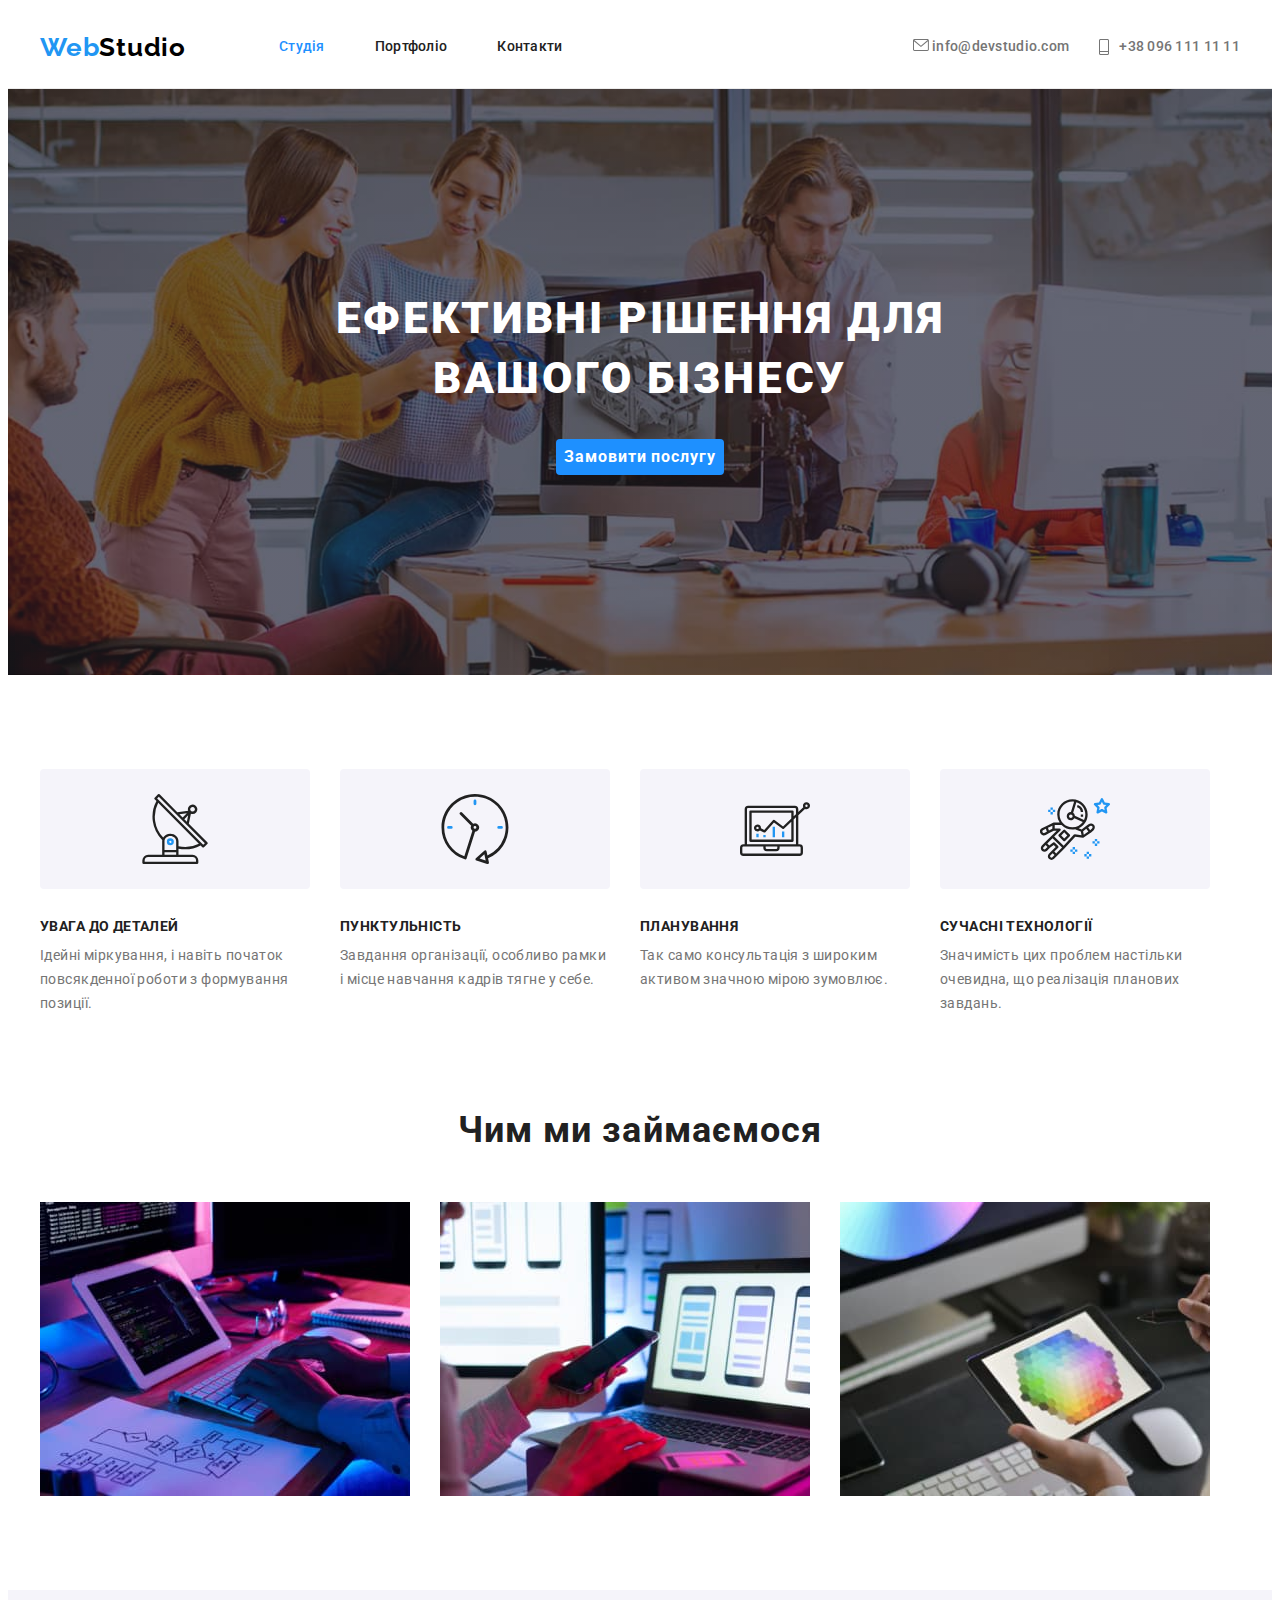
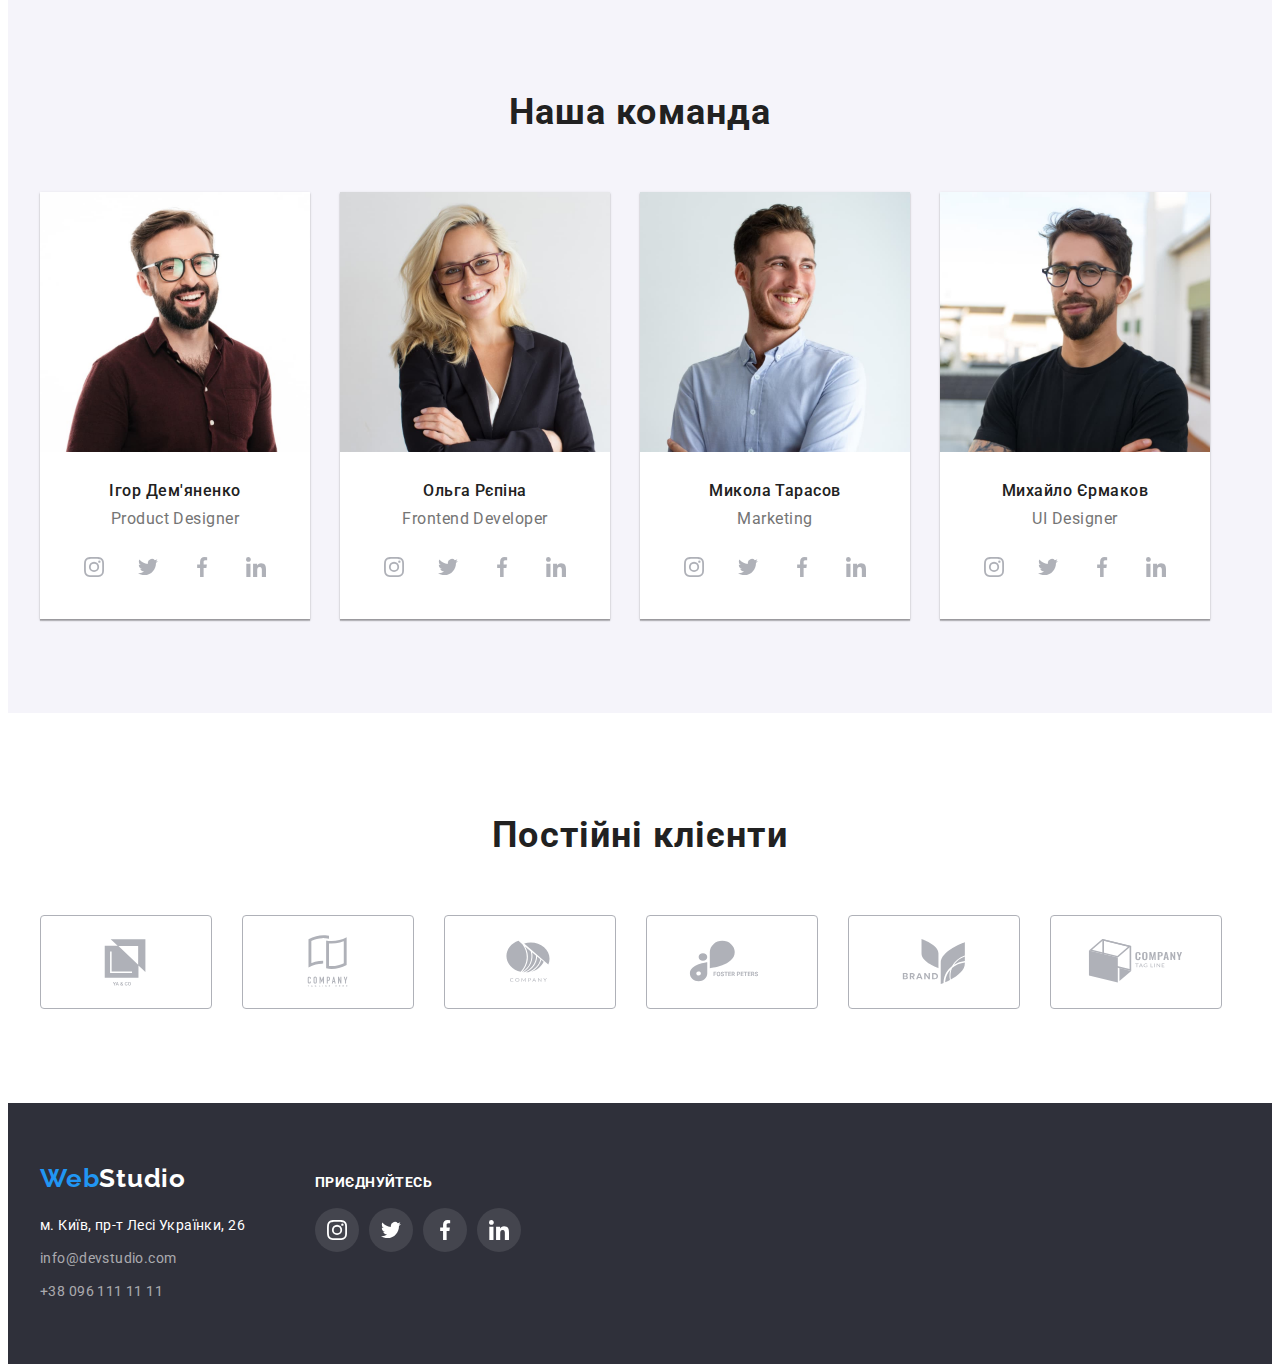
==== index.html @ ec119967 "1" ====
<!DOCTYPE html>
<html lang="en">
  <head>
    <meta charset="UTF-8" />
    <meta http-equiv="X-UA-Compatible" content="IE=edge" />
    <meta name="viewport" content="width=device-width, initial-scale=1.0" />
    <title>WebStudio</title>
    <link rel="preconnect" href="https://fonts.googleapis.com" />
    <link rel="preconnect" href="https://fonts.gstatic.com" crossorigin />
    <link
      href="https://fonts.googleapis.com/css2?family=Raleway:wght@700&family=Roboto:wght@400;500;700;900&display=swap"
      rel="stylesheet"
    />
    <link
      rel="stylesheet"
      href="https://cdnjs.cloudflare.com/ajax/libs/modern-normalize/1.1.0/modern-normalize.min.css"
      integrity="sha512-wpPYUAdjBVSE4KJnH1VR1HeZfpl1ub8YT/NKx4PuQ5NmX2tKuGu6U/JRp5y+Y8XG2tV+wKQpNHVUX03MfMFn9Q=="
      crossorigin="anonymous"
      referrerpolicy="no-referrer"
    />
    <link rel="stylesheet" href="./css/style.css" />
  </head>
  <body>
    <header class="header">
      <div class="container header-container">
        <nav class="header-navigation">
          <a class="header-logo link" href=""
            >Web<span class="logo-color">Studio</span></a
          >
          <ul class="header-list list">
            <li class="header-iten">
              <a class="header-link link current" href="">Студія</a>
            </li>
            <li class="header-iten">
              <a class="header-link link" href="./portfolio.html">Портфоліо</a>
            </li>
            <li class="header-iten">
              <a class="header-link link" href="">Контакти</a>
            </li>
          </ul>
        </nav>
        <div class="header-contact">
          <div class="header-soc">
            <a class="header-mail" href="mailto:info@devstudio.com">
              <svg class="header-soc-icon" width="16" height="12">
                <use href="./images/symbol-defs-con.svg#icon-envelope"></use>
              </svg>
              info@devstudio.com
            </a>
          </div>
          <div class="header-soc">
            <a class="header-tel" href="tel:+380961111111">
              <svg class="header-soc-icon" width="10" height="16">
                <use href="./images/symbol-defs-con.svg#icon-Vector"></use>
              </svg>
              +38 096 111 11 11
            </a>
          </div>
        </div>
      </div>
    </header>
    <main>
      <section class="hero">
        <div class="container ">
          <h1 class="hero-text">ЕФЕКТИВНІ РІШЕННЯ ДЛЯ <br />ВАШОГО БІЗНЕСУ</h1>
          <button class="hero-botton" type="button">Замовити послугу</button>
        </div>
      </section>
      <section class="peculiarities">
        <div class="container">
          <h2 hidden>Особливості</h2>
          <ul class="peculiarities-list">
            <li class="peculiarities-iten">
              <div class="peculiarities-soc-link" href="">
                <svg class="peculiarities-soc-icon" width="70" height="70">
                  <use href="./images/symbol-defs2.svg#icon-antenna"></use>
                </svg>
              </div>
              <h3 class="peculiarities-title">УВАГА ДО ДЕТАЛЕЙ</h3>
              <p class="peculiarities-text">
                Ідейні міркування, і навіть початок повсякденної роботи з
                формування позиції.
              </p>
            </li>
            <li class="peculiarities-iten">
              <div class="peculiarities-soc-link" href="">
                <svg class="peculiarities-soc-icon" width="70" height="70">
                  <use href="./images/symbol-defs2.svg#icon-clock"></use>
                </svg>
              </div>
              <h3 class="peculiarities-title">ПУНКТУЛЬНІСТЬ</h3>
              <p class="peculiarities-text">
                Завдання організації, особливо рамки і місце навчання кадрів
                тягне у себе.
              </p>
            </li>
            <li class="peculiarities-iten">
              <div class="peculiarities-soc-link" href="">
                <svg class="peculiarities-soc-icon" width="70" height="70">
                  <use href="./images/symbol-defs2.svg#icon-diagram"></use>
                </svg>
              </div>
              <h3 class="peculiarities-title">ПЛАНУВАННЯ</h3>
              <p class="peculiarities-text">
                Так само консультація з широким активом значною мірою зумовлює.
              </p>
            </li>
            <li class="peculiarities-iten">
              <div class="peculiarities-soc-link" href="">
                <svg class="peculiarities-soc-icon" width="70" height="70">
                  <use href="./images/symbol-defs2.svg#icon-astronaut"></use>
                </svg>
              </div>
              <h3 class="peculiarities-title">СУЧАСНІ ТЕХНОЛОГІЇ</h3>
              <p class="peculiarities-text">
                Значимість цих проблем настільки очевидна, що реалізація
                планових завдань.
              </p>
            </li>
          </ul>
        </div>
      </section>
      <section class="work">
        <div class="container container-work">
          <h2 class="work-title">Чим ми займаємося</h2>
          <ul class="work-list">
            <li class="work-iten">
              <img
                src="./images/img-1.jpg"
                alt="Проектування"
                width="370"
                height="294"
              />
            </li>
            <li class="work-iten">
              <img
                src="./images/img-2.jpg"
                alt="Розробка"
                width="370"
                height="294"
              />
            </li>
            <li class="work-iten">
              <img
                src="./images/img-3.jpg"
                alt="Дизайн"
                width="370"
                height="294"
              />
            </li>
          </ul>
        </div>
      </section>
      <section class="about">
        <div class="container container-about">
          <h2 class="about-title">Наша команда</h2>
          <ul class="about-list">
            <li class="about-iten">
              <img
                src="./images/img-5.jpg"
                alt="Працівник"
                width="270"
                height="260"
              />
              <div class="about-iten-container">
                <h3 class="about-iten-title">Ігор Дем'яненко</h3>
                <span class="about-text">Product Designer</span>
                <ul class="about-soc-list">
                  <li class="about-soc-item">
                    <a class="about-soc-link" href="">
                      <svg class="about-soc-icon" width="20" height="20">
                        <use
                          href="./images/symbol-defs.svg#icon-instagram"
                        ></use>
                      </svg>
                    </a>
                  </li>
                  <li class="about-soc-item">
                    <a class="about-soc-link" href="">
                      <svg class="about-soc-icon" width="20" height="20">
                        <use href="./images/symbol-defs.svg#icon-twitter"></use>
                      </svg>
                    </a>
                  </li>
                  <li class="about-soc-item">
                    <a class="about-soc-link" href="">
                      <svg class="about-soc-icon" width="20" height="20">
                        <use
                          href="./images/symbol-defs.svg#icon-facebook"
                        ></use>
                      </svg>
                    </a>
                  </li>
                  <li class="about-soc-item">
                    <a class="about-soc-link" href="">
                      <svg class="about-soc-icon" width="20" height="20">
                        <use
                          href="./images/symbol-defs.svg#icon-linkedin"
                        ></use>
                      </svg>
                    </a>
                  </li>
                </ul>
              </div>
            </li>
            <li class="about-iten">
              <img
                src="./images/img-6.jpg"
                alt="Працівник"
                width="270"
                height="260"
              />
              <div class="about-iten-container">
                <h3 class="about-iten-title">Ольга Рєпіна</h3>
                <span class="about-text">Frontend Developer</span>
                <ul class="about-soc-list">
                  <li class="about-soc-item">
                    <a class="about-soc-link" href="">
                      <svg class="about-soc-icon" width="20" height="20">
                        <use
                          href="./images/symbol-defs.svg#icon-instagram"
                        ></use>
                      </svg>
                    </a>
                  </li>
                  <li class="about-soc-item">
                    <a class="about-soc-link" href="">
                      <svg class="about-soc-icon" width="20" height="20">
                        <use href="./images/symbol-defs.svg#icon-twitter"></use>
                      </svg>
                    </a>
                  </li>
                  <li class="about-soc-item">
                    <a class="about-soc-link" href="">
                      <svg class="about-soc-icon" width="20" height="20">
                        <use
                          href="./images/symbol-defs.svg#icon-facebook"
                        ></use>
                      </svg>
                    </a>
                  </li>
                  <li class="about-soc-item">
                    <a class="about-soc-link" href="">
                      <svg class="about-soc-icon" width="20" height="20">
                        <use
                          href="./images/symbol-defs.svg#icon-linkedin"
                        ></use>
                      </svg>
                    </a>
                  </li>
                </ul>
              </div>
            </li>
            <li class="about-iten">
              <img
                src="./images/img-7.jpg"
                alt="Працівник"
                width="270"
                height="260"
              />
              <div class="about-iten-container">
                <h3 class="about-iten-title">Микола Тарасов</h3>
                <span class="about-text">Marketing</span>
                <ul class="about-soc-list">
                  <li class="about-soc-item">
                    <a class="about-soc-link" href="">
                      <svg class="about-soc-icon" width="20" height="20">
                        <use
                          href="./images/symbol-defs.svg#icon-instagram"
                        ></use>
                      </svg>
                    </a>
                  </li>
                  <li class="about-soc-item">
                    <a class="about-soc-link" href="">
                      <svg class="about-soc-icon" width="20" height="20">
                        <use href="./images/symbol-defs.svg#icon-twitter"></use>
                      </svg>
                    </a>
                  </li>
                  <li class="about-soc-item">
                    <a class="about-soc-link" href="">
                      <svg class="about-soc-icon" width="20" height="20">
                        <use
                          href="./images/symbol-defs.svg#icon-facebook"
                        ></use>
                      </svg>
                    </a>
                  </li>
                  <li class="about-soc-item">
                    <a class="about-soc-link" href="">
                      <svg class="about-soc-icon" width="20" height="20">
                        <use
                          href="./images/symbol-defs.svg#icon-linkedin"
                        ></use>
                      </svg>
                    </a>
                  </li>
                </ul>
              </div>
            </li>
            <li class="about-iten">
              <img
                src="./images/img-8.jpg"
                alt="Працівник"
                width="270"
                height="260"
              />
              <div class="about-iten-container">
                <h3 class="about-iten-title">Михайло Єрмаков</h3>
                <span class="about-text">UI Designer</span>
                <ul class="about-soc-list">
                  <li class="about-soc-item">
                    <a class="about-soc-link" href="">
                      <svg class="about-soc-icon" width="20" height="20">
                        <use
                          href="./images/symbol-defs.svg#icon-instagram"
                        ></use>
                      </svg>
                    </a>
                  </li>
                  <li class="about-soc-item">
                    <a class="about-soc-link" href="">
                      <svg class="about-soc-icon" width="20" height="20">
                        <use href="./images/symbol-defs.svg#icon-twitter"></use>
                      </svg>
                    </a>
                  </li>
                  <li class="about-soc-item">
                    <a class="about-soc-link" href="">
                      <svg class="about-soc-icon" width="20" height="20">
                        <use
                          href="./images/symbol-defs.svg#icon-facebook"
                        ></use>
                      </svg>
                    </a>
                  </li>
                  <li class="about-soc-item">
                    <a class="about-soc-link" href="">
                      <svg class="about-soc-icon" width="20" height="20">
                        <use
                          href="./images/symbol-defs.svg#icon-linkedin"
                        ></use>
                      </svg>
                    </a>
                  </li>
                </ul>
              </div>
            </li>
          </ul>
        </div>
      </section>
      <section class="client">
        <div class="container container-client">
          <h2 class="client-tetle">Постійні клієнти</h2>
          <ul class="client-list">
            <li class="client-iten">
              <a class="client-soc-link" href="">
                <svg class="client-soc-icon" width="106" height="60">
                  <use href="./images/symbol-defs (1).svg#icon-Logo"></use>
                </svg>
              </a>
            </li>
            <li class="client-iten">
              <a class="client-soc-link" href="">
                <svg class="client-soc-icon" width="106" height="60">
                  <use href="./images/symbol-defs (1).svg#icon-Logo-1"></use>
                </svg>
              </a>
            </li>
            <li class="client-iten">
              <a class="client-soc-link" href="">
                <svg class="client-soc-icon" width="106" height="60">
                  <use href="./images/symbol-defs (1).svg#icon-Logo-2"></use>
                </svg>
              </a>
            </li>
            <li class="client-iten">
              <a class="client-soc-link" href="">
                <svg class="client-soc-icon" width="106" height="60">
                  <use href="./images/symbol-defs (1).svg#icon-Logo-3"></use>
                </svg>
              </a>
            </li>
            <li class="client-iten">
              <a class="client-soc-link" href="">
                <svg class="client-soc-icon" width="106" height="60">
                  <use href="./images/symbol-defs (1).svg#icon-Logo-5"></use>
                </svg>
              </a>
            </li>
            <li class="client-iten">
              <a class="client-soc-link" href="">
                <svg class="client-soc-icon" width="106" height="60">
                  <use href="./images/symbol-defs (1).svg#icon-Logo-6"></use>
                </svg>
              </a>
            </li>
          </ul>
        </div>
      </section>
    </main>
    <footer class="footer">
      <div class="container container-footer">
        <div class="footer-contact-container">
          <div class="footer-contact">
            <h2 class="footer-title" hidden>Контакти</h2>
            <a class="footer-logo" href=""
              >Web<span class="footer-logo-color">Studio</span></a
            >
            <address class="address">
              <a
                class="address-link"
                href="https://goo.gl/maps/uvSMvUKNsepTXGcc9"
                target="_blank"
                rel="noopener noreferrer"
              >
                м. Київ, пр-т Лесі Українки, 26</a
              >
              <ul class="footer-list">
                <li class="footer-iten">
                  <a class="footer-mail" href="mailto:info@devstudio.com"
                    >info@devstudio.com</a
                  >
                </li>
                <li class="footer-iten">
                  <a class="footer-tel" href="tel:+380961111111"
                    >+38 096 111 11 11</a
                  >
                </li>
              </ul>
            </address>
          </div>
          <div class="footer-soc">
            <h2 class="soc-title">ПРИЄДНУЙТЕСЬ</h2>
            <ul class="soc-list">
              <li class="soc-iten">
                <a class="footer-soc-link" href="">
                  <svg class="footer-soc-icon" width="20" height="20">
                    <use href="./images/symbol-defs.svg#icon-instagram"></use>
                  </svg>
                </a>
              </li>
              <li class="soc-iten">
                <a class="footer-soc-link" href="">
                  <svg class="footer-soc-icon" width="20" height="20">
                    <use href="./images/symbol-defs.svg#icon-twitter"></use>
                  </svg>
                </a>
              </li>
              <li class="soc-iten">
                <a class="footer-soc-link" href="">
                  <svg class="footer-soc-icon" width="20" height="20">
                    <use href="./images/symbol-defs.svg#icon-facebook"></use>
                  </svg>
                </a>
              </li>
              <li class="soc-iten">
                <a class="footer-soc-link" href="">
                  <svg class="footer-soc-icon" width="20" height="20">
                    <use href="./images/symbol-defs.svg#icon-linkedin"></use>
                  </svg>
                </a>
              </li>
            </ul>
          </div>
        </div>
      </div>
    </footer>
  </body>
</html>
---- css/style.css ----
:root {
    --main-color: #757575;
    --top-color: #212121;
    --hit-color: #FFFFFF;
    }
    p, h1, h2, h3,
    h4, h5, h6 {
        margin: 0;
    }
    ol, ul {
        margin: 0;
        padding-left: 0;
        list-style: none;
    }
    button {
        cursor: pointer;
    }
    address {
        font-style: normal;
    }
    a {
        color: currentColor;
        text-decoration: none;
      }
      .container {
        width: 1200px;
        padding-left: 15px;
        padding-right: 15px;
        /* outline: 2px solid red; */
        margin: 0 auto;
        
      }
    img {
        display: block;
      }
    body{
        font-family:"Roboto", sans-serif;
        color: var(--top-color);
    }
    a {
        text-decoration: none;
    }
    li {
        list-style-type: none;
    }
    .list {
        list-style: none;
    }
    .link {
        text-decoration: none;}
        /*------------ Header---------------- */
        .header {
            
            border-bottom: 1px solid #ECECEC;
        }
        .header-navigation {
            display: flex;
            align-items: center;
        }
        .header-container {
            display: flex;
            align-items: center;
        }
        .header-list {
            display: flex;
            
            gap: 50px;
        }
        .header-contact {
            margin-left: auto;
            display: flex;
            gap: 30px;

        }
        .header-contact:hover{
            color: #2196F3;
        }
    .header-logo {
    font-family: 'Raleway',sans-serif; 
    font-weight: 700;
    font-size: 26px;
    line-height: 1.19;
    letter-spacing: 0.03em;
    color: #2196F3;
    margin-right: 93px;
    padding-top: 24px;
    padding-bottom: 25px;
    display: block;
    }
    .logo-color {
        color:  #000000;
    }
    .header-link {
    font-weight: 500;
    font-size: 14px;
    line-height: 1.14;
    letter-spacing: 0.02em;
    padding-top: 24px;
 padding-bottom: 25px;
    color: var(--top-color);
    display: block;
    }
    .header-link:hover,
    .header-link:focus {
        color: dodgerblue;
    }
    .header-list .link.current {
        color: dodgerblue;
    }
     
    .header-tel {
    font-weight: 500;
    font-size: 14px;
    line-height: 1.14;
    letter-spacing: 0.02em;
    color: var(--main-color);
    display: flex;
    align-items: center;
    gap: 10px;
    padding-top: 24px;
  padding-bottom: 25px;
            
    }
    
    
    

    .header-mail {
        font-weight: 500;
        font-size: 14px;
        line-height: 1.14;
        letter-spacing: 0.02em;
        color: var(--main-color);
        display: flex;
        align-items: center;
        gap: 10px;
        padding-top: 24px;
            padding-bottom: 25px;
            display: block;
    }
    .header-tel:hover ,
    .header-tel:focus,
    .header-mail:focus,
    .header-mail:hover{
        color: dodgerblue;
    }
    
    
    .header-soc-icon {
        
        fill: currentColor;
    }
  
    /*------------ Header---------------- */
    /*------------ Section-1---------------- */
    .hero {
        background: #C4C4C4;
        padding: 200px 0;
        margin: 0 auto;
        text-align: center;
        background-image: linear-gradient(
            rgba(47, 48, 58, 0.4),
        rgba(47, 48, 58, 0.4)
        ) ,
        url(../images/Img\ \(fon\).jpg);
        background-repeat: no-repeat;
        background-position: center;
        background-size: cover;
        
    }
    .hero-text {
        font-weight: 900;
        font-size: 44px;
        line-height: 1.36;
        letter-spacing: 0.06em;
        text-transform: uppercase;
        color: var(--hit-color);
        margin-bottom: 30px;
        margin: 0 auto;
        max-width: 696px;
        margin-bottom: 30px;
    }
    .hero-botton {
    font-family: inherit;
    font-weight: 700;
    font-size: 16px;
    line-height: 1.87;
    letter-spacing: 0.06em;
    color: var(--hit-color);
    cursor: pointer;
    display: block;
    margin: 0 auto;
    background-color: dodgerblue;
    max-width: 216px;
    border-color: transparent;
    border-radius: 4px;
    }
    /*------------ Section-1---------------- */
    /*------------ Section-2---------------- */
    .peculiarities {
        padding: 94px 0px;
    }
    .peculiarities-list {
        display: flex;
        gap: 30px;
    }
    .peculiarities-iten {
        width: 270px;
    }
    .peculiarities-title {
    font-weight: 700;
    font-size: 14px;
    line-height: 1.14;
    letter-spacing: 0.03em;
    text-transform: uppercase;
    color: var(--top-color);
    margin-bottom: 10px;
    margin-top: 30px;
    }
    .peculiarities-soc-link {
        width: 270px;
        height: 120px;
        background: #F5F4FA;
        border-radius: 4px;
        display: flex;
        align-items: center;
        justify-content: center;
    }
    .peculiarities-text {
        font-size: 14px;
        line-height: 1.71;
        letter-spacing: 0.03em;
        color: var(--main-color);
        }
   
    /*------------ Section-2---------------- */
    /*------------ Section-3---------------- */
   .work {
        padding-bottom: 94px;
    }
    .work-title {
    font-weight: 700;
    font-size: 36px;
    line-height: 1.16;
    text-align: center;
    letter-spacing: 0.03em;
    color: var(--top-color);
    margin-bottom: 50px;
    }
    .work-list {
        display: flex;
        gap: 30px;
    }
    .work-iten {
    }
    /*------------ Section-3---------------- */
    /*------------ Section-4---------------- */
    .about {
        padding-top: 94px;
        padding-bottom: 94px;
        background-color: #F5F4FA;
    }
    .about-list {
        display: flex;
        gap: 30px;
        align-items: center;
    }
    .about-iten {
        padding-bottom: 30px;
        background-color: #fff;
        box-shadow: 0px 1px 3px rgba(0, 0, 0, 0.12),
         0px 1px 1px rgba(0, 0, 0, 0.14), 
         0px 2px 1px rgba(0, 0, 0, 0.2);
    }
    .container-about {
        
    }
    .about-soc-list {
        display: flex;
        justify-content: center;
        gap: 10px;}


        .about-soc-link {
            width: 44px;
            height: 44px;
            border-radius: 50%;
            background-color:transparent;
            display: flex;
            align-items: center;
            justify-content: center;
            
        }
            .about-soc-icon {
                fill: #AFB1B8;
            }
            .about-soc-list {
                display: flex;
                justify-content: center;
                gap: 10px;}

            .about-soc-link:hover,
            .about-soc-link:focus {
              background-color: #2196F3;
}
            .about-soc-link:hover .about-soc-icon,
            .about-soc-link:focus .about-soc-icon {
              fill: #FFFFFF;
} 

    .about-title {
        font-weight: 700;
        font-size: 36px;
        line-height: 1.6;
        text-align: center;
        letter-spacing: 0.03em;
        color: var(--top-color);
        margin-bottom: 50px;
    }
    .about-iten-title {
    font-weight: 500;
    font-size: 16px;
    line-height: 1.18;
    margin-top: 30px;
    margin-bottom: 10px;
    letter-spacing: 0.03em;
    color: var(--top-color);
    text-align: center;;
    
    }
    .about-text {
        font-size: 16px;
        line-height: 1.18;
        text-align: center;
        letter-spacing: 0.03em;
        color: var(--main-color);
        align-items: center;
        display: block;
        margin-bottom: 16px;
    }
    /*------------ Section-4---------------- */
    /*------------ Section-5---------------- */
    .client {
    }
    .container {
    }
    .container-client {
       padding-top: 94px;
       padding-bottom: 94px;
    }
    .client-tetle {
        font-weight: 700;
        font-size: 36px;
        line-height: 1.6;
        text-align: center;
        letter-spacing: 0.03em;
        color: var(--top-color);
        margin-bottom: 50px;
    }
    .client-list {
        display: flex;
        gap: 30px;
        align-items: center;
    }
    .client-iten {        
        background-color: #FFFFFF;

    }
    .client-soc-link {
            width: 170px;
            height: 92px;
            border: 1px solid #AFB1B8;
            border-radius: 4px;
            background-color:#fff;
            display: flex;
            align-items: center;
            justify-content: center;
    }
    .client-soc-icon {
        fill: #AFB1B8;
    }
    .client-soc-list {
        display: flex;
        justify-content: center;
        gap: 10px;}

    .client-soc-link:hover,
    .client-soc-link:focus {
      background-color: #fff;
      border-color: #2196F3;
}
    .client-soc-link:hover .client-soc-icon,
    .client-soc-link:focus .client-soc-icon {
      fill: #2196F3;
      
      
} 
    /*------------ Section-5---------------- */
    /*------------ Footer---------------- */
    .footer {
        padding-top: 60px;
        padding-bottom: 60px;
    }
    .footer {
        background-color: #2F303A;
    }
    .footer-title {
    }
    .footer-logo {
        font-family: 'Raleway',sans-serif; 
        font-weight: 700;
        font-size: 26px;
        line-height: 1.19;
        letter-spacing: 0.03em;
        color: #2196F3;
        display: inline-block;
        margin-bottom: 20px;
    }
    .footer-logo-color{
        color: var(--hit-color);
    }
    .address {
    }
    .address-link {
    font-style: normal;
    font-size: 14px;
    line-height: 1.71;
    letter-spacing: 0.03em;
    color: var(--hit-color);
    display: inline-block;
    margin-bottom: 9px;
    }
    .footer-list {
    }
    .footer-iten {
    }
    .footer-mail {
    font-style: normal;
    font-size: 14px;
    line-height: 1.71;
    letter-spacing: 0.03em;
    color: rgba(255, 255, 255, 0.6);
    display: inline-block;
    margin-bottom: 9px;
    }
    .footer-tel {
    font-style: normal;
    font-size: 14px;
    line-height: 1.71;
    letter-spacing: 0.03em;
    color: rgba(255, 255, 255, 0.6);
    }
    .footer-mail:hover,
    .footer-mail:focus,
    .footer-tel:focus,
    .footer-tel:hover{
        color: dodgerblue;
    }
    /* .container-footer {
        display: flex;
        margin: 0;
        gap: 70px; */
    .footer-contact-container {
        display: flex;
        gap: 70px;
        align-items: baseline;
    }
    .soc-list{
        display: flex;
        justify-content: center;
        gap: 10px;}
    .footer-soc {
        
    }
        .soc-title {
            font-weight: 700;
            font-size: 14px;
            line-height: 0.87;
            letter-spacing: 0.03em;
             text-transform: uppercase;
            color: #FFFFFF;
            margin-bottom: 20px;
        }


        .footer-soc-link {
            width: 44px;
            height: 44px;
            border-radius: 50%;
            background: rgba(255, 255, 255, 0.1);
            display: flex;
            align-items: center;
            justify-content: center;
            
        }
            .footer-soc-icon {
                fill: #fff;
            }
            .footer-soc-list {
                display: flex;
                justify-content: center;
                gap: 10px;}

            .footer-soc-link:hover,
            .footer-soc-link:focus {
              background-color: #2196F3;
}
            .footer-soc-link:hover .footer-soc-icon,
            .footer-soc-link:focus .footer-soc-icon {
              fill: #fff;
    }
    /*------------ Footer---------------- */
    /*------------ Портфоліо---------------- */
    .portfolio {
        padding-top: 94px;
        padding-bottom: 94px;
    }
    .container-portfolio {
        
    }
    .portfolio-title {
    }
    .portfolio-list {
        display: flex;
        gap: 8px;
      justify-content: center;
      
      
    }
    
    .portfolio-iten {
        margin-bottom: 50px;
    }

    .portfolio-button {
        font-family: 'Roboto';
        font-weight: 500;
        font-size: 16px;
        line-height: 1.62;
        text-align: center;
        letter-spacing: 0.03em;
        color: var(--top-color);
        cursor: pointer;
        background: #F5F4FA;
border-radius: 4px;
border: transparent;
display: inline-block;
padding: 6px 22px;
    }
    .button-everyone {
        padding: 6px 25px;
    }
    .portfolio-button:hover,
    .portfolio-button:focus{
        color: var(--hit-color);
        background-color: #2196F3;
    }
    /*------------ Портфоліо---------------- */
    /*------------ Проекти---------------- */
    .project-list {
        display: flex;
        flex-wrap: wrap;
        gap: 30px;
        
    }
    .project-iten {
        width: calc((100% - 60px) / 3);
        border: 1px solid #EEEEEE;
    }
    .project-iten:hover,
    .project-iten:focus{
        box-shadow: 0px 1px 1px rgba(0, 0, 0, 0.12),
        0px 4px 4px rgba(0, 0, 0, 0.06),
        1px 4px 6px rgba(0, 0, 0, 0.16);
    }
    
    .project-description {
        padding-left: 24px;
        padding-right: 24px;
        padding-bottom: 20px;
        padding-top: 20px;
    }

    .project-title {
    font-size: 18px;
    line-height: 2;
    letter-spacing: 0.06em;
    color: var(--top-color);
   ;
    }
    .project-text {
    font-size: 16px;
    line-height: 1.88;
    letter-spacing: 0.03em;
    color:var(--main-color);
    display: inline-block;
    margin-top: 4px;
   
    }
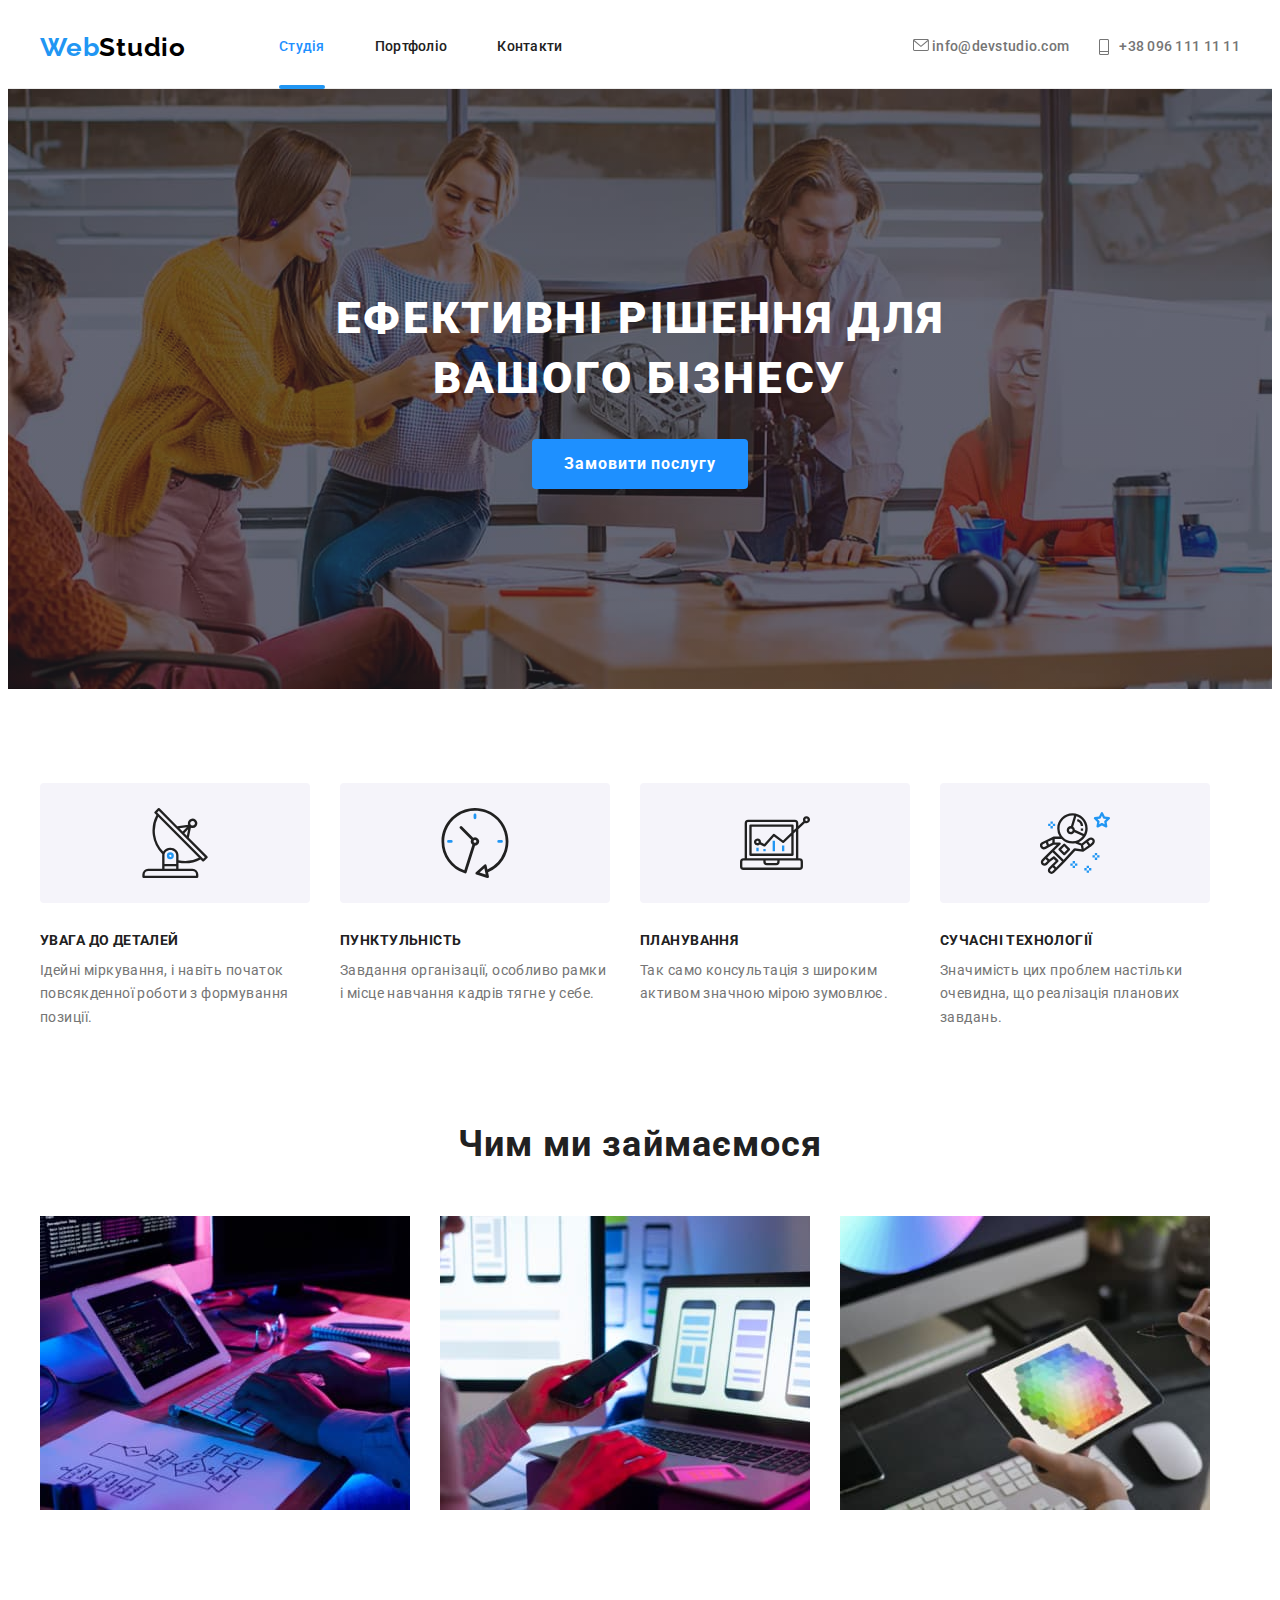
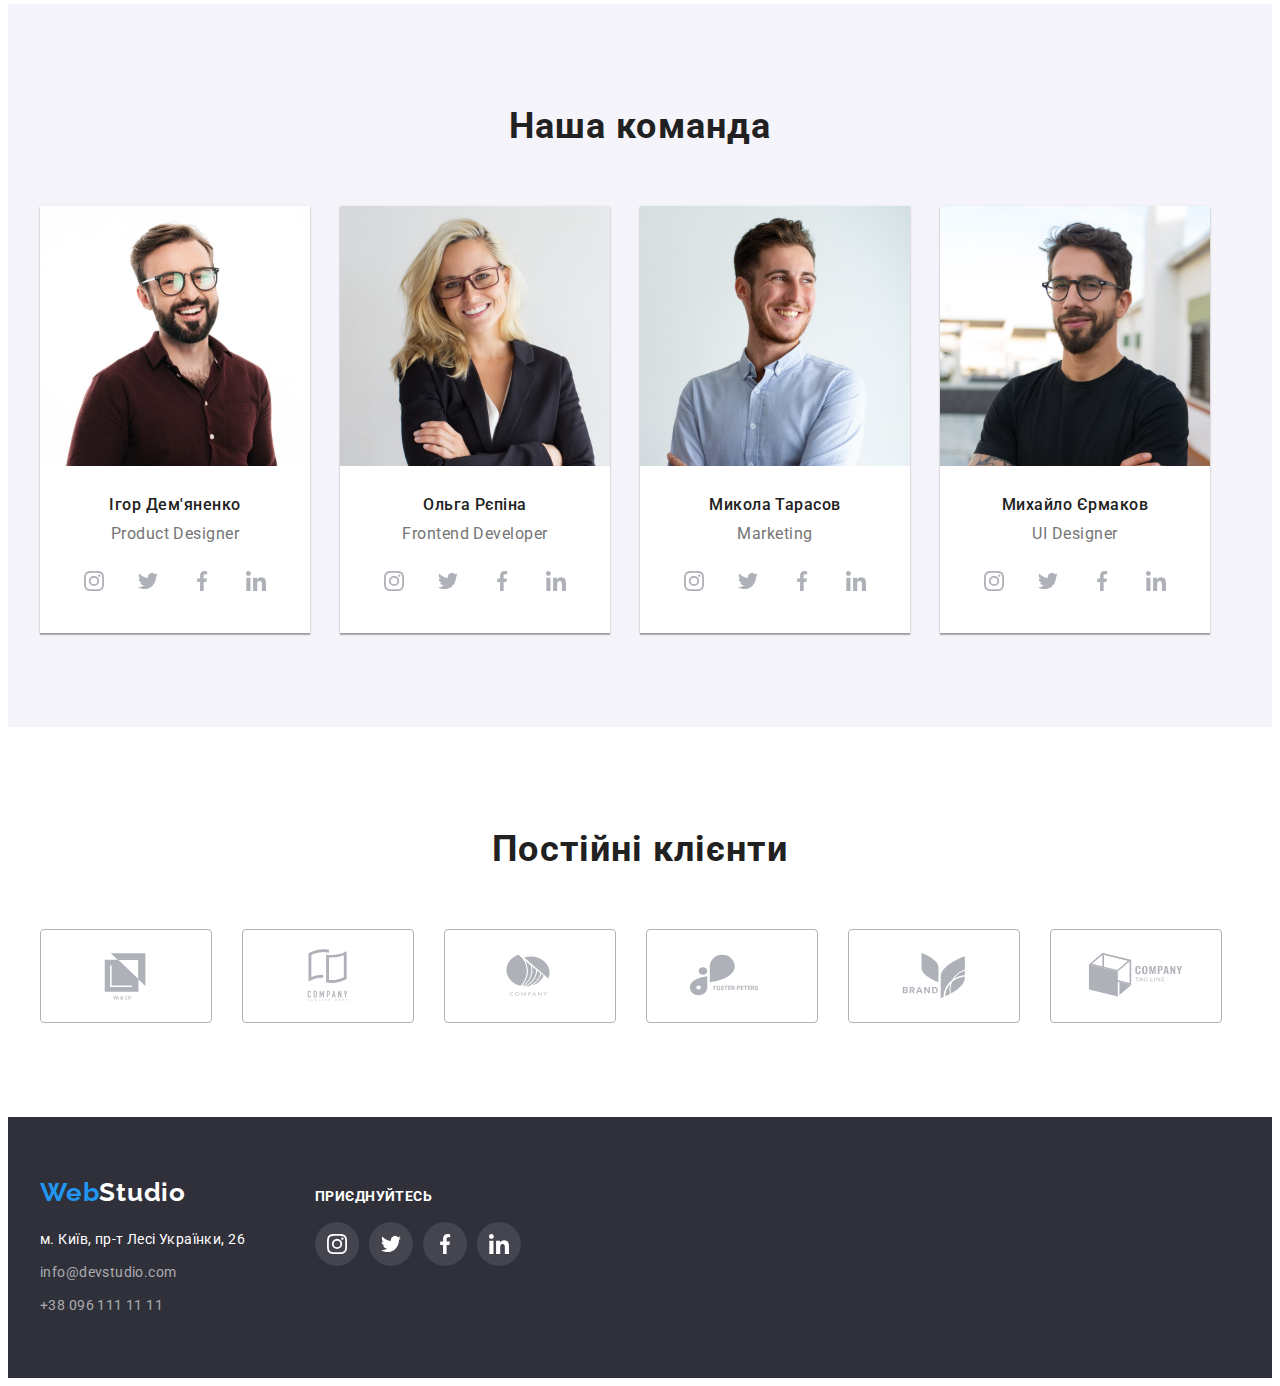
==== commit c6b5dd0f: "my-hw-05" ====
--- a/index.html
+++ b/index.html
@@ -28,7 +28,7 @@
             >Web<span class="logo-color">Studio</span></a
           >
           <ul class="header-list list">
-            <li class="header-iten">
+            <li class="header-iten ">
               <a class="header-link link current" href="">Студія</a>
             </li>
             <li class="header-iten">
@@ -63,7 +63,7 @@
       <section class="hero">
         <div class="container ">
           <h1 class="hero-text">ЕФЕКТИВНІ РІШЕННЯ ДЛЯ <br />ВАШОГО БІЗНЕСУ</h1>
-          <button class="hero-botton" type="button">Замовити послугу</button>
+          <button class="hero-botton" data-modal-open type="button">Замовити послугу</button>
         </div>
       </section>
       <section class="peculiarities">
@@ -467,5 +467,15 @@
         </div>
       </div>
     </footer>
+    <div class="backdrop is-hidden" data-modal>
+      <div class="modal" >
+       <button type="button" data-modal-close class="modal-btn">
+        <svg class="modal-close-icon">
+          <use href="./images/symbol-defs.svg#icon-Vector"  ></use>
+        </svg>
+       </button> 
+      </div>
+    </div>
+    <script src="./js/modal.js"></script>
   </body>
 </html>
--- a/css/style.css
+++ b/css/style.css
@@ -100,12 +100,29 @@
     color: var(--top-color);
     display: block;
     }
+    .header-link {
+        transition: color 250ms cubic-bezier(0.4, 0, 0.2, 1);
+    }
     .header-link:hover,
     .header-link:focus {
         color: dodgerblue;
     }
     .header-list .link.current {
         color: dodgerblue;
+    }
+    .header-navigation .current {
+        position: relative;
+    }
+    
+    .current:after{
+        content: '';
+        position: absolute;
+        bottom: -8.5px;
+        left: 0;
+        width: 100%;
+        height: 4px;
+        background: #2196F3;
+        border-radius: 2px;
     }
      
     .header-tel {
@@ -121,7 +138,9 @@
   padding-bottom: 25px;
             
     }
-    
+    .header-tel{
+        transition: color 250ms cubic-bezier(0.4, 0, 0.2, 1);
+    }
     
     
 
@@ -137,6 +156,9 @@
         padding-top: 24px;
             padding-bottom: 25px;
             display: block;
+    }
+    .header-mail{
+        transition: color 250ms cubic-bezier(0.4, 0, 0.2, 1);
     }
     .header-tel:hover ,
     .header-tel:focus,
@@ -191,7 +213,8 @@
     display: block;
     margin: 0 auto;
     background-color: dodgerblue;
-    max-width: 216px;
+    width: 216px;
+    height: 50px;
     border-color: transparent;
     border-radius: 4px;
     }
@@ -298,6 +321,10 @@
                 display: flex;
                 justify-content: center;
                 gap: 10px;}
+            .about-soc-link{
+                transition: background-color 250ms cubic-bezier(0.4, 0, 0.2, 1),
+                fill 250ms cubic-bezier(0.4, 0, 0.2, 1);
+            }    
 
             .about-soc-link:hover,
             .about-soc-link:focus {
@@ -383,11 +410,17 @@
         display: flex;
         justify-content: center;
         gap: 10px;}
+        .client-soc-link {
+        transition:border-color 250ms cubic-bezier(0.4, 0, 0.2, 1);
+        }
 
     .client-soc-link:hover,
     .client-soc-link:focus {
       background-color: #fff;
       border-color: #2196F3;
+}
+.client-soc-icon {
+    transition: fill 250ms cubic-bezier(0.4, 0, 0.2, 1);
 }
     .client-soc-link:hover .client-soc-icon,
     .client-soc-link:focus .client-soc-icon {
@@ -456,10 +489,12 @@
     .footer-tel:hover{
         color: dodgerblue;
     }
-    /* .container-footer {
-        display: flex;
-        margin: 0;
-        gap: 70px; */
+   .footer-mail {
+    transition: color 250ms cubic-bezier(0.4, 0, 0.2, 1);
+   }
+   .footer-tel {
+    transition: color 250ms cubic-bezier(0.4, 0, 0.2, 1);
+   }
     .footer-contact-container {
         display: flex;
         gap: 70px;
@@ -500,6 +535,9 @@
                 display: flex;
                 justify-content: center;
                 gap: 10px;}
+            .footer-soc-link {
+             transition:  background-color 250ms cubic-bezier(0.4, 0, 0.2, 1);
+            }
 
             .footer-soc-link:hover,
             .footer-soc-link:focus {
@@ -550,12 +588,74 @@
     .button-everyone {
         padding: 6px 25px;
     }
+    .portfolio-button{
+        transition: color 250ms cubic-bezier(0.4, 0, 0.2, 1),
+        background-color 250ms cubic-bezier(0.4, 0, 0.2, 1);
+    }
     .portfolio-button:hover,
     .portfolio-button:focus{
         color: var(--hit-color);
         background-color: #2196F3;
     }
-    /*------------ Портфоліо---------------- */
+    /*------------ Портфоліо---------------- */  
+    /*------------ Модальне вікно---------------- */ 
+     .backdrop {
+        position: fixed;
+        top: 0;
+        width: 100%;
+        height: 100%;
+        background: rgba(0, 0, 0, 0.2);
+        transition: opacity 250ms cubic-bezier(0.4, 0, 0.2, 1) ,
+visibility 250ms cubic-bezier(0.4, 0, 0.2, 1),
+transform 250ms cubic-bezier(0.4, 0, 0.2, 1);
+
+     }
+     .modal {
+        width: 528px;
+        min-height: 581px;
+        background: #FFFFFF;
+box-shadow: 0px 1px 3px rgba(0, 0, 0, 0.12), 0px 1px 1px rgba(0, 0, 0, 0.14), 0px 2px 1px rgba(0, 0, 0, 0.2);
+border-radius: 4px;
+position: absolute;
+top: 50%;
+left: 50%;
+transform: translate(-50% , -50%) scale(1);
+transition: opacity 250ms cubic-bezier(0.4, 0, 0.2, 1) ,
+visibility 250ms cubic-bezier(0.4, 0, 0.2, 1),
+transform 250ms cubic-bezier(0.4, 0, 0.2, 1);
+
+     }
+     
+     .backdrop.is-hidden .modal {
+        transform: translate(50%, 50%) scale(0);
+     }
+     .modal-btn {
+        width: 30px;
+        height: 30px;
+        background: #FFFFFF;
+        border: 1px solid rgba(0, 0, 0, 0.1);
+        border-radius: 50%;
+        background-color: transparent;
+        position: absolute;
+        top: 8px;
+        right: 8px;
+        display: flex;
+        align-items: center;
+        justify-content: center;
+        padding: 0;
+        cursor: pointer;
+     }
+     .modal-close-icon {
+        width: 11px;
+        height: 11px;
+     }
+     .is-hidden {
+        opacity: 0;
+        visibility: hidden;
+        pointer-events: none;
+     }
+
+    /*------------ Модальне вікно---------------- */ 
     /*------------ Проекти---------------- */
     .project-list {
         display: flex;
@@ -566,12 +666,45 @@
     .project-iten {
         width: calc((100% - 60px) / 3);
         border: 1px solid #EEEEEE;
+    }
+    .project-iten {
+     transition: box-shadow 250ms cubic-bezier(0.4, 0, 0.2, 1);
     }
     .project-iten:hover,
     .project-iten:focus{
         box-shadow: 0px 1px 1px rgba(0, 0, 0, 0.12),
         0px 4px 4px rgba(0, 0, 0, 0.06),
         1px 4px 6px rgba(0, 0, 0, 0.16);
+    }
+    .project-iten:hover .project-top-text {
+        transform: translateY(0%);
+        
+        
+    }
+    .project-top-text {
+        position: absolute;
+        top: 0;
+        left: 0;
+        background: rgba(33, 150, 243, 0.9);
+        height: 100%;
+        width: 100%;
+        padding-top: 63px;
+        padding-bottom: 63px;
+        padding-left: 24px;
+        padding-right: 24px;
+        transform: translateY(100%);
+        transition: transform 250ms cubic-bezier(0.4, 0, 0.2, 1);
+    }
+    .project-top {
+        position: relative;
+        font-weight: 400;
+        font-size: 18px;        
+        line-height: 1.56;
+        letter-spacing: 0.03em;
+        color: #FFFFFF;
+        overflow: hidden;
+        
+
     }
     
     .project-description {
